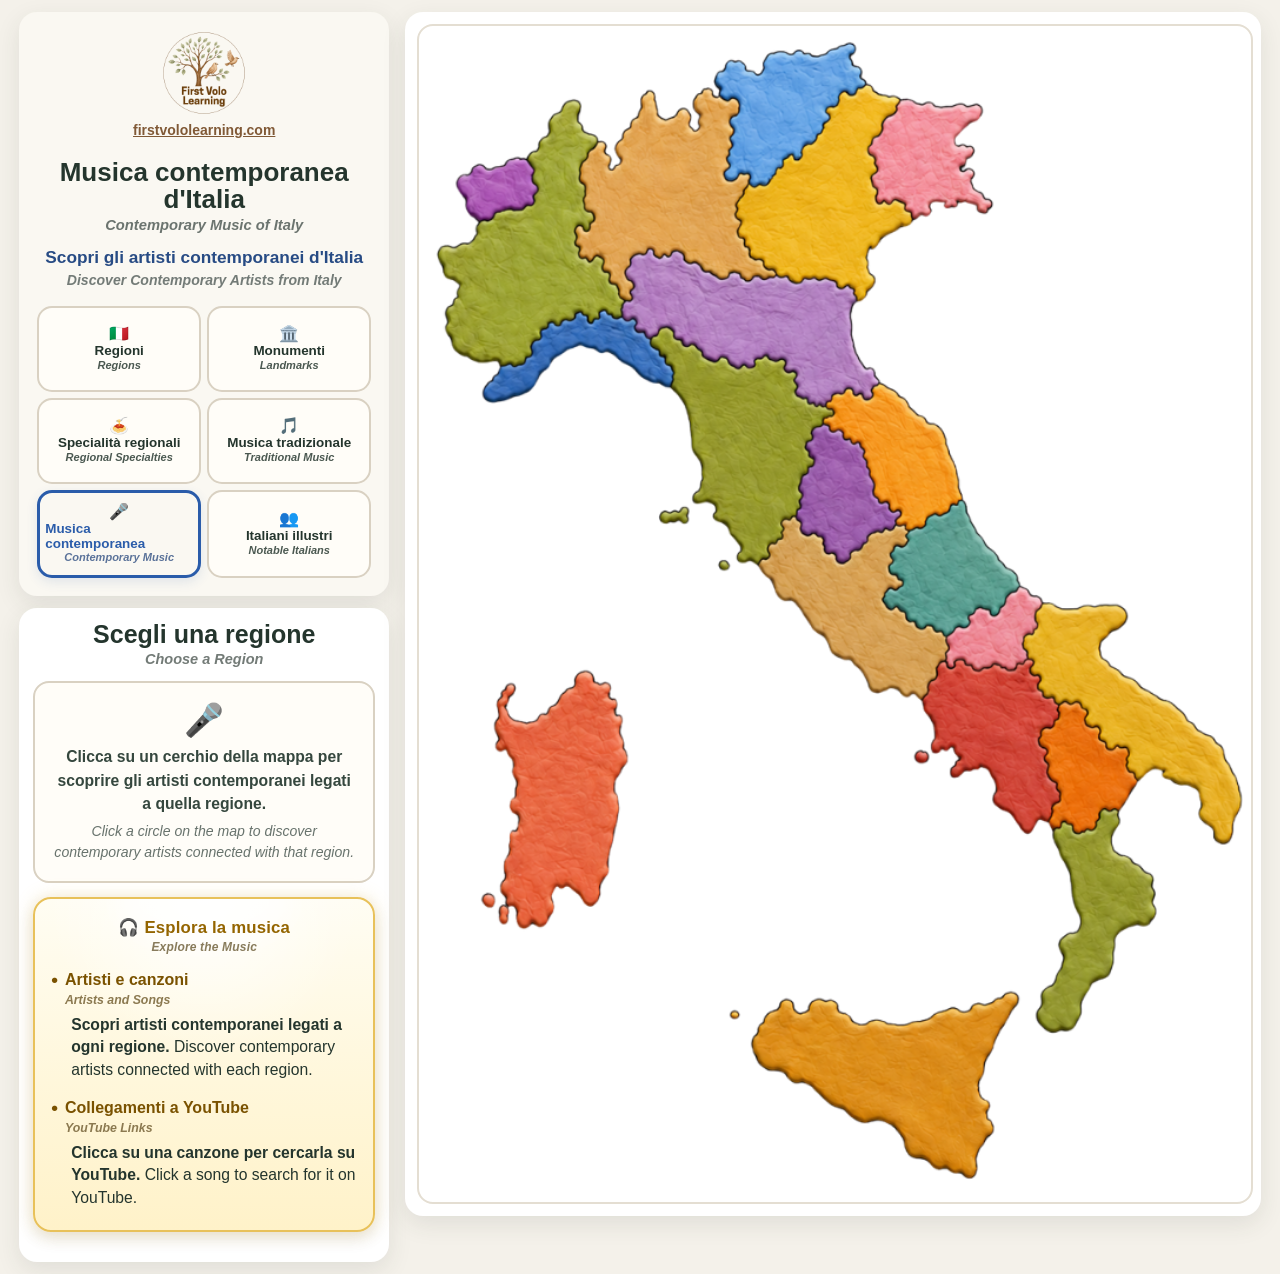
==== contemporary-music.html @ 92c53d51 "Add About modal and contemporary music page" ====
<!DOCTYPE html>
<html lang="it">
<head>
  <meta charset="UTF-8">

  <meta
    name="viewport"
    content="width=device-width, initial-scale=1.0"
  >

  <title>
    Musica contemporanea d'Italia | Contemporary Music of Italy
  </title>

  <link rel="stylesheet" href="style.css">
  <link rel="stylesheet" href="contemporary-music.css">
</head>

<body>

  <main class="activity-layout">

    <aside class="control-panel">

      <header class="page-header">

        <img
          src="icons/logo.png"
          alt="First Volo Learning"
          class="logo"
        >

        <a
          href="https://firstvololearning.com"
          target="_blank"
          rel="noopener noreferrer"
          class="website-link"
        >
          firstvololearning.com
        </a>

        <h1>
          Musica contemporanea d'Italia
        </h1>

        <p class="english-title">
          Contemporary Music of Italy
        </p>

        <p class="subtitle">
          <strong>
            Scopri gli artisti contemporanei d'Italia
          </strong>

          <span>
            Discover Contemporary Artists from Italy
          </span>
        </p>

        <div
          class="mode-buttons"
          aria-label="Scegli un'attività / Choose an activity"
        >

          <a
            class="mode-button"
            href="index.html?mode=regions"
          >
            <span class="mode-icon" aria-hidden="true">🇮🇹</span>
            <strong>Regioni</strong>
            <span class="english-support">Regions</span>
          </a>

          <a
            class="mode-button"
            href="index.html?mode=landmarks"
          >
            <span class="mode-icon" aria-hidden="true">🏛️</span>
            <strong>Monumenti</strong>
            <span class="english-support">Landmarks</span>
          </a>

          <a
            class="mode-button"
            href="index.html?mode=foods"
          >
            <span class="mode-icon" aria-hidden="true">🍝</span>
            <strong>Specialità regionali</strong>
            <span class="english-support">Regional Specialties</span>
          </a>

          <a
            class="mode-button"
            href="index.html?mode=music"
          >
            <span class="mode-icon" aria-hidden="true">🎵</span>
            <strong>Musica tradizionale</strong>
            <span class="english-support">Traditional Music</span>
          </a>

          <a
            class="mode-button active"
            href="contemporary-music.html"
            aria-current="page"
          >
            <span class="mode-icon" aria-hidden="true">🎤</span>
            <strong>Musica contemporanea</strong>
            <span class="english-support">Contemporary Music</span>
          </a>

          <a
            class="mode-button"
            href="people.html"
          >
            <span class="mode-icon" aria-hidden="true">👥</span>
            <strong>Italiani illustri</strong>
            <span class="english-support">Notable Italians</span>
          </a>

        </div>

      </header>

      <section class="name-panel">

        <h2 id="panelHeading">
          <strong>
            Scegli una regione
          </strong>

          <span>
            Choose a Region
          </span>
        </h2>

        <div class="music-introduction">

          <span
            class="music-introduction-icon"
            aria-hidden="true"
          >
            🎤
          </span>

          <p>
            <strong>
              Clicca su un cerchio della mappa per scoprire gli
              artisti contemporanei legati a quella regione.
            </strong>

            <span>
              Click a circle on the map to discover contemporary
              artists connected with that region.
            </span>
          </p>

        </div>

        <div class="culture-box contemporary-information-box">

          <div class="culture-title">
            🎧 Esplora la musica

            <span>
              Explore the Music
            </span>
          </div>

          <div class="culture-item">

            <div class="culture-item-heading">

              <span class="culture-bullet">
                •
              </span>

              <strong>
                Artisti e canzoni

                <span>
                  Artists and Songs
                </span>
              </strong>

            </div>

            <div class="culture-highlight">

              <strong>
                Scopri artisti contemporanei legati a ogni regione.
              </strong>

              <span>
                Discover contemporary artists connected with each region.
              </span>

            </div>

          </div>

          <div class="culture-item">

            <div class="culture-item-heading">

              <span class="culture-bullet">
                •
              </span>

              <strong>
                Collegamenti a YouTube

                <span>
                  YouTube Links
                </span>
              </strong>

            </div>

            <div class="culture-language">

              <strong>
                Clicca su una canzone per cercarla su YouTube.
              </strong>

              <span>
                Click a song to search for it on YouTube.
              </span>

            </div>

          </div>

        </div>

      </section>

    </aside>

    <section class="map-panel">

      <div
        id="mapBoard"
        class="map-board"
      >

        <img
          id="italyMap"
          src="assets/maps/italy.png"
          alt="Mappa delle regioni d'Italia / Map of the regions of Italy"
        >

        <div
          id="dropZones"
          class="drop-zones contemporary-music-zones"
        >
        </div>

      </div>

    </section>

  </main>

  <div
    id="musicModal"
    class="music-modal"
    role="dialog"
    aria-modal="true"
    aria-labelledby="musicModalRegion"
    hidden
  >

    <div class="music-modal-card">

      <button
        id="musicModalClose"
        class="music-modal-close"
        type="button"
        aria-label="Chiudi / Close music window"
      >
        ×
      </button>

      <div class="music-modal-eyebrow">
        Musica contemporanea d'Italia

        <span>
          Contemporary Music of Italy
        </span>
      </div>

      <h2 id="musicModalRegion"></h2>

      <div
        id="musicSongList"
        class="music-song-list"
      >
      </div>

      <p class="music-link-note">

        <strong>
          YouTube si apre in una nuova scheda. Gli insegnanti devono
          controllare i contenuti collegati prima di condividerli con
          gli studenti.
        </strong>

        <span>
          YouTube opens in a new tab. Teachers should preview linked
          content before sharing it with students.
        </span>

      </p>

    </div>

  </div>

  <script src="data/italy-data.js"></script>
  <script src="data/music-data.js"></script>
  <script src="contemporary-music.js"></script>

</body>
</html>
---- style.css ----
Library
/
First Volo Learning
/
style.css


Library
/
style.css



* {
  box-sizing: border-box;
}

body {
  margin: 0;
  min-height: 100vh;
  font-family: Arial, Helvetica, sans-serif;
  color: #24352d;
  background: #f4f1ea;
}

button {
  font: inherit;
}

/* =========================
   Main layout
   ========================= */

.activity-layout {
  display: grid;
  grid-template-columns: 370px minmax(700px, 1fr);
  align-items: start;
  gap: 16px;
  width: min(1500px, 97%);
  margin: 12px auto;
}

.control-panel {
  display: flex;
  flex-direction: column;
  gap: 12px;
}

/* =========================
   Branding
   ========================= */

.page-header {
  padding: 16px 18px 18px;
  border-radius: 18px;
  background: #faf8f2;
  box-shadow: 0 8px 24px rgba(48, 54, 49, 0.1);
  text-align: left;
}

.page-header h1 {
  margin: 0 0 8px;
  font-size: clamp(26px, 2vw, 35px);
  line-height: 0.92;
  font-weight: 800;
}

.logo {
  display: block;
  width: 90px;
  margin: 0 auto 4px;
}

.subtitle {
  margin: 0 0 18px;
  color: #4f5e57;
  font-size: 1.05rem;
}

.website-link {
  position: relative;
  z-index: 5;
  display: block;
  width: fit-content;
  margin: 0 auto 20px;
  color: #805936;
  font-size: 14px;
  font-weight: 700;
  line-height: 1.2;
  text-decoration: underline;
}

.website-link:visited {
  color: #805936;
}

.website-link:hover {
  color: #65442a;
}

/* =========================
   Panels
   ========================= */

.map-panel,
.name-panel {
  min-width: 0;
  border-radius: 18px;
  background: white;
  box-shadow: 0 8px 24px rgba(48, 54, 49, 0.1);
}

.map-panel {
  padding: 12px;
}

.name-panel {
  padding: 12px 14px;
}

/* =========================
   Activity mode buttons
   ========================= */

.mode-buttons {
  display: grid;
  grid-template-columns: repeat(2, minmax(0, 1fr));
  gap: 6px;
  width: 100%;
}

.mode-button {
  min-width: 0;
  padding: 8px 4px;
  border: 2px solid #d9d1c2;
  border-radius: 15px;
  background: #fffdf8;
  color: #24352d;
  cursor: pointer;
  font-size: 0.84rem;
  font-weight: 800;
  white-space: nowrap;
}

.mode-button:hover {
  background: #eef4ff;
  border-color: #2A5CAA;
  transform: translateY(-1px);
}

.mode-button.active {
  background: #faf8f2 !important;
  border: 3px solid #2A5CAA !important;
  color: #2A5CAA !important;

  box-shadow: 0 4px 12px rgba(42, 92, 170, 0.12);
}

.mode-button.active .mode-icon {
  color: #2A5CAA !important;
}

.mode-button.active .english-support {
  color: #5a7299 !important;
  opacity: 1;
}

.mode-button.active .english-support {
  color: #5a7299;
  opacity: 1;
}
.mode-button {
  display: flex;
  align-items: center;
  justify-content: center;
  text-decoration: none;
}
/* =========================
   Progress bar
   ========================= */

.progress-row {
  display: flex;
  align-items: center;
  gap: 14px;
  margin-bottom: 10px;
  font-weight: 700;
}

.progress-track {
  flex: 1;
  height: 13px;
  overflow: hidden;
  border-radius: 999px;
  background: #e7e5dc;
}

.progress-fill {
  width: 0;
  height: 100%;
  border-radius: inherit;
  background: #5f8f6f;
  transition: width 0.3s ease;
}

/* =========================
   Map
   ========================= */

.map-board {
  position: relative;
  width: 100%;
  overflow: hidden;
  border: 2px solid #e4ded2;
  border-radius: 16px;
  background: white;
}

.map-board > img {
  display: block;
  width: 100%;
  height: auto;
  user-select: none;
  pointer-events: none;
}

.drop-zones {
  position: absolute;
  inset: 0;
}

.drop-zone {
  position: absolute;
  width: 8.5%;
  aspect-ratio: 1;
  transform: translate(-50%, -50%);
  border: 3px dashed transparent;
  border-radius: 50%;
  transition:
    background 0.2s ease,
    border-color 0.2s ease,
    transform 0.2s ease;
}

.drop-zone.drag-over {
  border-color: #315f45;
  background: rgba(89, 147, 107, 0.24);
  transform: translate(-50%, -50%) scale(1.12);
}

.drop-zone.correct {
  border: 3px solid #4f9565;
  background: rgba(80, 158, 103, 0.22);
}

.placed-label {
  position: absolute;
  left: 50%;
  top: 50%;
  max-width: 145px;
  transform: translate(-50%, -50%);
  padding: 5px 8px;
  border: 2px solid #315c44;
  border-radius: 9px;
  background: rgba(255, 255, 255, 0.94);
  box-shadow: 0 3px 8px rgba(0, 0, 0, 0.16);
  color: #234632;
  font-size: clamp(8px, 0.85vw, 12px);
  font-weight: 800;
  line-height: 1.1;
  text-align: center;
  pointer-events: none;
}

.drop-zone.correct {
  display: flex;
  flex-wrap: wrap;
  justify-content: center;
  align-content: center;
  gap: 2px;
}

.placed-landmark {
  position: static;
  transform: none;
  pointer-events: none;
  object-fit: contain;
}

.placed-landmark:first-child {
  width: 60%;
  flex-basis: 100%;
}

.placed-landmark:not(:first-child) {
  width: 28%;
}

/* =========================
   Activity content panel
   ========================= */

.name-panel h2 {
  margin: 0 0 4px;
  text-align: center;
  font-size: 25px;
}

.instructions {
  margin: 0 0 14px;
  color: #657269;
  text-align: center;
  font-size: 14px;
}

/* =========================
   Regional Spotlight
   ========================= */

.culture-box {
  position: relative;
  overflow: hidden;
  margin: 14px 0 18px;
  padding: 18px 16px 20px;
  border: 2px solid #e8c15a;
  border-radius: 18px;
  background:
    radial-gradient(
      circle at top center,
      rgba(255, 255, 255, 0.92) 0%,
      rgba(255, 255, 255, 0) 42%
    ),
    linear-gradient(
      180deg,
      #fffdf3 0%,
      #fff7db 55%,
      #fff2c9 100%
    );
  box-shadow:
    0 0 18px rgba(232, 193, 90, 0.28),
    0 7px 16px rgba(77, 59, 26, 0.12);
  text-align: center;
  transition:
    transform 0.25s ease,
    box-shadow 0.25s ease;
}

.culture-box::before {
  content: "";
  position: absolute;
  top: -42px;
  left: 50%;
  width: 180px;
  height: 90px;
  transform: translateX(-50%);
  border-radius: 50%;
  background: rgba(255, 255, 255, 0.52);
  filter: blur(12px);
  pointer-events: none;
}

.culture-box:hover {
  transform: translateY(-2px);
  box-shadow:
    0 0 25px rgba(232, 193, 90, 0.4),
    0 10px 22px rgba(77, 59, 26, 0.16);
}

.culture-box[hidden] {
  display: none;
}

.culture-item {
  margin-top: 16px;
  text-align: left;
}

.culture-item-heading {
  display: flex;
  align-items: flex-start;
  gap: 7px;
  margin-bottom: 6px;
  color: #7a5200;
  font-size: 1rem;
  line-height: 1.3;
}

.culture-item-heading strong {
  font-weight: 800;
}

.culture-bullet {
  flex: 0 0 auto;
  font-size: 1.2rem;
  font-weight: 900;
  line-height: 1.05;
}

.culture-highlight,
.culture-language {
  margin-left: 20px;
  padding: 0;
  border: none;
  border-radius: 0;
  background: none;
  box-shadow: none;
  color: #24352d;
  font-size: 0.98rem;
  font-weight: 400;
  line-height: 1.45;
  text-transform: none;
}

.culture-title {
  position: relative;
  margin: 0 0 10px;
  color: #946500;
  font-size: 1.05rem;
  font-weight: 800;
  letter-spacing: 0.01em;
}

.culture-region {
  position: relative;
  margin: 0 0 10px;
  color: #274b84;
  font-size: 1.45rem;
  font-weight: 800;
  line-height: 1.15;
}

/* Optional message shown before a spotlight is unlocked */

.culture-placeholder {
  position: relative;
  margin: 6px 0 0;
  color: #6e634e;
  font-size: 0.92rem;
  font-weight: 700;
  line-height: 1.4;
}

/* Brief visual pop when new spotlight content appears */

.culture-box.spotlight-reveal {
  animation: spotlightReveal 0.45s ease;
}

@keyframes spotlightReveal {
  0% {
    opacity: 0.4;
    transform: scale(0.96);
  }

  65% {
    transform: scale(1.025);
  }

  100% {
    opacity: 1;
    transform: scale(1);
  }
}

/* =========================
   Draggable cards
   ========================= */

.region-cards {
  display: grid;
  grid-template-columns: repeat(2, minmax(135px, 1fr));
  gap: 6px;
}

.region-card {
  display: flex;
  align-items: center;
  justify-content: center;
  min-height: 42px;
  padding: 7px;
  border: 2px solid #d9d1c2;
  border-radius: 13px;
  background: #fffdf8;
  cursor: grab;
  font-size: 12px;
  font-weight: 800;
  text-align: center;
  transition:
    transform 0.18s ease,
    opacity 0.18s ease,
    box-shadow 0.18s ease;
}

.region-card:hover {
  transform: translateY(-2px);
  box-shadow: 0 5px 12px rgba(0, 0, 0, 0.11);
}

.region-card:active {
  cursor: grabbing;
}

.region-card.dragging {
  opacity: 0.4;
  transform: scale(0.96);
}

.region-card.matched {
  display: none;
}

.card-image {
  display: block;
  width: 100%;
  height: 92px;
  object-fit: contain;
  pointer-events: none;
}

.card-label {
  display: block;
  margin-top: 5px;
  line-height: 1.15;
  text-align: center;
  pointer-events: none;
}

.region-card:has(.card-image) {
  min-height: 130px;
  padding: 7px;
  flex-direction: column;
}

/* =========================
   Buttons
   ========================= */

.button-row {
  display: flex;
  gap: 8px;
  margin-top: 14px;
}

.button-row button,
.completion-card button {
  flex: 1;
  padding: 10px 14px;
  border: 0;
  border-radius: 10px;
  background: #805936;
  color: white;
  cursor: pointer;
  font-weight: 800;
  transition:
    background 0.18s ease,
    transform 0.18s ease;
}

.button-row button:hover,
.completion-card button:hover {
  background: #65442a;
  transform: translateY(-1px);
}

/* =========================
   Incorrect-answer animation
   ========================= */

.wrong-shake {
  animation: wrongShake 0.35s ease;
}

@keyframes wrongShake {
  0%,
  100% {
    transform: translate(-50%, -50%);
  }

  25% {
    transform: translate(calc(-50% - 7px), -50%);
  }

  75% {
    transform: translate(calc(-50% + 7px), -50%);
  }
}

/* =========================
   Completion message
   ========================= */

.completion-message {
  position: fixed;
  inset: 0;
  z-index: 100;
  display: grid;
  place-items: center;
  padding: 20px;
  background: rgba(24, 34, 28, 0.62);
}

.completion-message[hidden] {
  display: none;
}

.completion-card {
  width: min(410px, 100%);
  padding: 34px;
  border-radius: 20px;
  background: white;
  box-shadow: 0 18px 55px rgba(0, 0, 0, 0.25);
  text-align: center;
}

.completion-card h2 {
  margin: 4px 0;
  font-size: 34px;
}

.celebration {
  font-size: 54px;
}

/* =========================
   Developer and debug tools
   ========================= */

.debug-zone {
  border-color: rgba(0, 0, 0, 0.45);
  background: rgba(255, 255, 255, 0.42);
}

.debug-zone::after {
  content: attr(data-debug);
  position: absolute;
  left: 50%;
  top: 50%;
  transform: translate(-50%, -50%);
  color: black;
  font-size: 10px;
  font-weight: 900;
}

.developer-zone {
  cursor: pointer;
}

.selected-zone {
  z-index: 20;
  border-color: #d52b1e !important;
  background: rgba(255, 255, 255, 0.7) !important;
  box-shadow:
    0 0 0 4px rgba(213, 43, 30, 0.28),
    0 0 18px rgba(213, 43, 30, 0.5);
}

/* =========================
   Tablet
   ========================= */

@media (max-width: 1050px) {
  .activity-layout {
    grid-template-columns: 350px minmax(650px, 1fr);
    width: min(1400px, 98%);
  }

  .page-header {
    text-align: center;
  }

  .logo {
    margin-bottom: 6px;
  }
}

/* =========================
   Smaller tablets
   ========================= */

@media (max-width: 850px) {
  .activity-layout {
    grid-template-columns: 1fr;
    width: min(760px, 96%);
  }

  .control-panel {
    display: grid;
    grid-template-columns: 1fr 1fr;
    align-items: start;
  }

  .map-panel {
    grid-row: 2;
  }

  .region-cards {
    grid-template-columns: repeat(3, minmax(100px, 1fr));
  }
}

/* =========================
   Phones
   ========================= */

@media (max-width: 600px) {
  .activity-layout {
    width: 100%;
    margin: 8px auto;
  }

  .control-panel {
    grid-template-columns: 1fr;
  }

  .page-header,
  .map-panel,
  .name-panel {
    padding: 12px;
    border-radius: 0;
  }

  .logo {
    width: 68px;
  }

  .page-header h1 {
    font-size: 30px;
  }

  .subtitle {
    font-size: 1rem;
  }

  .mode-buttons {
    grid-template-columns: 1fr;
  }

  .name-panel h2 {
    margin: 0 0 2px;
    font-size: 24px;
  }

  .culture-box {
    padding: 16px 12px 18px;
    border-radius: 16px;
  }

  .culture-title {
    font-size: 1rem;
  }

  .culture-region {
    font-size: 1.3rem;
  }

  .region-cards {
    grid-template-columns: repeat(2, minmax(0, 1fr));
  }

  .region-card {
    min-height: 42px;
    font-size: 12px;
  }

  .placed-label {
    padding: 3px 5px;
    font-size: 8px;
  }
}/* ========================================
   NOTABLE ITALIANS PAGE
======================================== */

.people-page {
  min-height: 100vh;
  margin: 0;
  background:
    linear-gradient(
      180deg,
      #f9fbff 0%,
      #ffffff 42%,
      #f5f8fc 100%
    );
  color: #24344d;
}

.site-header {
  display: flex;
  align-items: center;
  justify-content: space-between;
  gap: 1rem;

  width: min(1180px, calc(100% - 2rem));
  margin: 0 auto;
  padding: 1rem 0;
}

.back-link {
  color: #274b84;
  font-weight: 700;
  text-decoration: none;
}

.back-link:hover,
.back-link:focus-visible {
  text-decoration: underline;
}

.site-logo {
  width: 64px;
  height: auto;
}

.people-main {
  width: min(1180px, calc(100% - 2rem));
  margin: 0 auto;
  padding: 1.5rem 0 3rem;
}

.people-introduction {
  max-width: 760px;
  margin: 0 auto 2rem;
  text-align: center;
}

.eyebrow {
  margin: 0 0 0.4rem;
  color: #b75b4c;
  font-size: 0.85rem;
  font-weight: 800;
  letter-spacing: 0.12em;
  text-transform: uppercase;
}

.people-introduction h1 {
  margin: 0;
  color: #274b84;
  font-size: clamp(2.2rem, 6vw, 4rem);
  line-height: 1.05;
}

.people-introduction h2 {
  margin: 0.45rem 0 1rem;
  color: #5d6d83;
  font-size: clamp(1.25rem, 3vw, 1.75rem);
  font-weight: 700;
}

.people-description {
  margin: 0 auto;
  color: #526176;
  font-size: 1.05rem;
  line-height: 1.65;
}

.people-sheet-card {
  overflow: hidden;

  max-width: 900px;
  margin: 0 auto;
  padding: clamp(0.5rem, 2vw, 1.25rem);

  background: #ffffff;
  border: 1px solid #dfe6ef;
  border-radius: 24px;
  box-shadow:
    0 18px 45px rgba(39, 75, 132, 0.12);
}

.people-sheet {
  display: block;
  width: 100%;
  height: auto;
  border-radius: 16px;
}

.people-actions {
  display: flex;
  flex-wrap: wrap;
  justify-content: center;
  gap: 0.85rem;

  margin-top: 2rem;
}

.primary-button,
.secondary-button {
  display: inline-flex;
  align-items: center;
  justify-content: center;

  min-height: 48px;
  padding: 0.8rem 1.2rem;

  border-radius: 12px;
  font: inherit;
  font-weight: 800;
  text-decoration: none;
}

.primary-button {
  color: #ffffff;
  background: #274b84;
  border: 2px solid #274b84;
}

.primary-button:hover,
.primary-button:focus-visible {
  background: #1e3d6d;
}

.secondary-button {
  color: #68758a;
  background: #edf1f6;
  border: 2px solid #d8e0ea;
  cursor: not-allowed;
}

.site-footer {
  padding: 1.5rem 1rem 2rem;
  color: #6a7688;
  text-align: center;
}

@media (max-width: 600px) {
  .site-header {
    align-items: flex-start;
  }

  .site-logo {
    width: 50px;
  }

  .people-main {
    width: min(100% - 1rem, 1180px);
    padding-top: 0.75rem;
  }

  .people-sheet-card {
    padding: 0.35rem;
    border-radius: 14px;
  }

  .people-sheet {
    border-radius: 10px;
  }

  .people-actions {
    flex-direction: column;
  }

  .primary-button,
  .secondary-button {
    width: 100%;
    box-sizing: border-box;
  }
}
#peopleSheet {
  width: 100%;
  max-width: 780px;
  height: auto;
  margin: 0 auto;
  object-fit: contain;
}

#peopleSheet[hidden] {
  display: none;
}

/* Phones */

@media (max-width: 600px) {
  .site-header {
    align-items: flex-start;
  }

  .site-logo {
    width: 50px;
  }

  .people-main {
    width: min(100% - 1rem, 1180px);
    padding-top: 0.75rem;
  }

  .people-sheet-card {
    padding: 0.35rem;
    border-radius: 14px;
  }

  .people-board {
  position: relative;
  width: 100%;
  margin: 0 auto;
  overflow: hidden;
  border-radius: 16px;
}

.people-zones {
  position: absolute;
  inset: 0;
}

  .person-click-zone {
    border-width: 2px;
    border-radius: 6px;
  }

  .people-actions {
    flex-direction: column;
  }

  .primary-button,
  .secondary-button {
    width: 100%;
  }

  .person-modal {
    padding: 12px;
  }

  .person-modal-card {
    width: 100%;
    max-height: calc(100vh - 24px);
    padding: 26px 22px;
    border-radius: 17px;
  }

  .person-detail {
    grid-template-columns: 1fr;
    gap: 3px;
  }
}
/* ========================================
   NOTABLE ITALIANS PAGE
   ======================================== */

.people-page {
  min-height: 100vh;
  margin: 0;
  background:
    linear-gradient(
      180deg,
      #f9fbff 0%,
      #ffffff 42%,
      #f5f8fc 100%
    );
  color: #24344d;
}

.people-page.modal-open {
  overflow: hidden;
}

/* Header */

.site-header {
  display: flex;
  align-items: center;
  justify-content: space-between;
  gap: 1rem;
  width: min(1180px, calc(100% - 2rem));
  margin: 0 auto;
  padding: 1rem 0;
}

.back-link {
  color: #274b84;
  font-weight: 700;
  text-decoration: none;
}

.back-link:hover,
.back-link:focus-visible {
  text-decoration: underline;
}

.site-logo {
  display: block;
  width: 64px;
  height: auto;
}

/* Page content */

.people-main {
  width: min(1180px, calc(100% - 2rem));
  margin: 0 auto;
  padding: 1.5rem 0 3rem;
}

.people-introduction {
  max-width: 760px;
  margin: 0 auto 2rem;
  text-align: center;
}

.eyebrow {
  margin: 0 0 0.4rem;
  color: #b75b4c;
  font-size: 0.85rem;
  font-weight: 800;
  letter-spacing: 0.12em;
  text-transform: uppercase;
}

.people-introduction h1 {
  margin: 0;
  color: #274b84;
  font-size: clamp(2.2rem, 6vw, 4rem);
  line-height: 1.05;
}

.people-introduction h2 {
  margin: 0.45rem 0 1rem;
  color: #5d6d83;
  font-size: clamp(1.25rem, 3vw, 1.75rem);
  font-weight: 700;
}

.people-description {
  margin: 0 auto;
  color: #526176;
  font-size: 1.05rem;
  line-height: 1.65;
}

/* People illustration */

.people-sheet-card {
  max-width: 900px;
  margin: 0 auto;
  padding: clamp(0.5rem, 2vw, 1.25rem);
  border: 1px solid #dfe6ef;
  border-radius: 24px;
  background: #ffffff;
  box-shadow:
    0 18px 45px rgba(39, 75, 132, 0.12);
}

.people-board {
  position: relative;
  width: 100%;
  margin: 0 auto;
  overflow: hidden;
  border-radius: 16px;
}

.people-sheet {
  display: block;
  width: 100%;
  height: auto;
  user-select: none;
  pointer-events: none;
}

/* Invisible clickable grid */

.person-click-zone {
  position: absolute;

  appearance: none;
  padding: 0;

  border: 3px solid transparent;
  border-radius: 12px;

  background: transparent;
  cursor: pointer;

  transition:
    border-color 0.18s ease,
    background 0.18s ease,
    box-shadow 0.18s ease,
    transform 0.18s ease;
}

.person-click-zone:hover {
  border-color: rgba(39, 75, 132, 0.8);
  background: rgba(255, 255, 255, 0.18);
  box-shadow:
    inset 0 0 0 2px rgba(255, 255, 255, 0.72);
}

.person-click-zone:focus-visible {
  z-index: 3;
  border-color: #274b84;
  background: rgba(255, 255, 255, 0.24);
  box-shadow:
    inset 0 0 0 3px #ffffff,
    0 0 0 3px rgba(39, 75, 132, 0.35);
  outline: none;
}

.person-click-zone:active {
  transform: scale(0.98);
}

/* Page buttons */

.people-actions {
  display: flex;
  flex-wrap: wrap;
  justify-content: center;
  gap: 0.85rem;
  margin-top: 2rem;
}

.primary-button,
.secondary-button {
  display: inline-flex;
  align-items: center;
  justify-content: center;
  min-height: 48px;
  padding: 0.8rem 1.2rem;
  border-radius: 12px;
  font: inherit;
  font-weight: 800;
  text-decoration: none;
}

.primary-button {
  border: 2px solid #274b84;
  background: #274b84;
  color: #ffffff;
}

.primary-button:hover,
.primary-button:focus-visible {
  background: #1e3d6d;
}

.secondary-button {
  border: 2px solid #d8e0ea;
  background: #edf1f6;
  color: #68758a;
  cursor: not-allowed;
}

/* Footer */

.site-footer {
  padding: 1.5rem 1rem 2rem;
  color: #6a7688;
  text-align: center;
}

/* Person popup */

.person-modal {
  position: fixed;
  inset: 0;
  z-index: 1000;
  display: grid;
  place-items: center;
  overflow-y: auto;
  padding: 24px;
  background: rgba(20, 32, 48, 0.72);
}

.person-modal[hidden] {
  display: none;
}

.person-modal-card {
  position: relative;
  width: min(92vw, 540px);
  max-height: calc(100vh - 48px);
  overflow-y: auto;
  padding: 34px;
  border: 2px solid #dfe6ef;
  border-radius: 22px;
  background: #ffffff;
  box-shadow:
    0 18px 55px rgba(0, 0, 0, 0.32);
}

.person-modal-category {
  margin: 0 48px 8px 0;
  color: #b75b4c;
  font-size: 0.82rem;
  font-weight: 800;
  letter-spacing: 0.08em;
  text-transform: uppercase;
}

.person-modal-card h2 {
  margin: 0 48px 24px 0;
  color: #274b84;
  font-size: clamp(1.7rem, 5vw, 2.25rem);
  line-height: 1.15;
}

.person-modal-close {
  position: absolute;
  top: 12px;
  right: 14px;
  display: grid;
  place-items: center;
  width: 42px;
  height: 42px;
  padding: 0;
  border: 0;
  border-radius: 50%;
  background: #edf2f8;
  color: #274b84;
  cursor: pointer;
  font-size: 2rem;
  line-height: 1;
}

.person-modal-close:hover,
.person-modal-close:focus-visible {
  background: #dfe8f3;
  outline: 3px solid rgba(39, 75, 132, 0.25);
}

.person-detail {
  display: grid;
  grid-template-columns: 92px 1fr;
  gap: 12px;
  margin-bottom: 14px;
  line-height: 1.5;
}

.person-detail-label {
  color: #274b84;
  font-weight: 800;
}

.person-blurb {
  margin: 24px 0 0;
  padding-top: 22px;
  border-top: 1px solid #d8dee8;
  color: #34445a;
  font-size: 1.05rem;
  line-height: 1.68;
}

/* Phones */

@media (max-width: 600px) {
  .site-header {
    align-items: flex-start;
  }

  .site-logo {
    width: 50px;
  }

  .people-main {
    width: min(100% - 1rem, 1180px);
    padding-top: 0.75rem;
  }

  .people-sheet-card {
    padding: 0.35rem;
    border-radius: 14px;
  }

  .people-board {
    border-radius: 10px;
  }

  .person-click-zone {
    border-width: 2px;
    border-radius: 6px;
  }

  .people-actions {
    flex-direction: column;
  }

  .primary-button,
  .secondary-button {
    width: 100%;
  }

  .person-modal {
    padding: 12px;
  }

  .person-modal-card {
    width: 100%;
    max-height: calc(100vh - 24px);
    padding: 26px 22px;
    border-radius: 17px;
  }

  .person-detail {
    grid-template-columns: 1fr;
    gap: 3px;
  }
}


.person-click-zone.dev {
  border: 2px solid red !important;
  background: rgba(255,0,0,.15) !important;
}

.person-click-zone.dev::after {
  content: attr(data-label);
  position: absolute;
  top: 2px;
  left: 2px;
  padding: 2px 5px;
  border-radius: 4px;
  background: white;
  color: red;
  font-size: 12px;
  font-weight: 700;
}

.person-click-zone.selected-zone {
  z-index: 10;
  border: 3px solid lime !important;
  background: rgba(0, 255, 0, 0.15) !important;
}


/* ========================================
   MUSIC MAP MODE
   ======================================== */

.people-mode-link {
  grid-column: 1 / -1;
}

.music-introduction {
  margin: 14px 0 4px;
  padding: 18px 16px;
  border: 2px solid #d9d1c2;
  border-radius: 16px;
  background: #fffdf8;
  color: #3e5047;
  text-align: center;
}

.music-introduction[hidden] {
  display: none;
}

.music-introduction-icon {
  display: block;
  margin-bottom: 6px;
  font-size: 2rem;
}

.music-introduction p {
  margin: 0;
  font-size: 0.98rem;
  line-height: 1.5;
}

.map-board.music-mode {
  box-shadow:
    inset 0 0 0 4px rgba(128, 89, 54, 0.08);
}

.drop-zone.music-zone {
  display: grid;
  place-items: center;

  width: 6.5%;
  aspect-ratio: 1;
  border-radius: 50%;

  border: 2px solid #d8cfbf;
  background: #fffdf8;
  box-shadow: 0 3px 10px rgba(0,0,0,.18);

  cursor: pointer;

  transition:
    transform .18s ease,
    box-shadow .18s ease,
    border-color .18s ease,
    background .18s ease;
}

.drop-zone.music-zone::after {
  content: "🎵";

  color: #805936;
  font-size: clamp(15px, 1.5vw, 24px);
  line-height: 1;

  opacity: 1;
  transform: none;

  transition: transform .18s ease;
}

.drop-zone.music-zone:hover,
.drop-zone.music-zone:focus-visible {
  border-color: #805936;
  background: #ffffff;

  box-shadow:
    0 0 0 4px rgba(128,89,54,.15),
    0 6px 16px rgba(0,0,0,.22);

  transform:
    translate(-50%, -50%)
    scale(1.12);

  outline: none;
}

.drop-zone.music-zone:hover::after,
.drop-zone.music-zone:focus-visible::after {
  transform: scale(1.08);
}

.drop-zone.music-zone:hover,
.drop-zone.music-zone:focus-visible {
  z-index: 20;
  border-color: #805936;
background: rgba(255, 248, 226, .75);
box-shadow:
  0 0 0 5px rgba(243,194,58,.30),
  0 6px 18px rgba(0,0,0,.28);
  outline: none;
  transform: translate(-50%, -50%) scale(1.08);
}

.music-modal {
  position: fixed;
  inset: 0;
  z-index: 1200;
  display: grid;
  place-items: center;
  overflow-y: auto;
  padding: 24px;
  background: rgba(25, 31, 27, 0.72);
}

.music-modal[hidden] {
  display: none;
}

.music-modal-card {
  position: relative;
  width: min(92vw, 650px);
  max-height: calc(100vh - 48px);
  overflow-y: auto;
  padding: 34px;
  border: 2px solid #e2d8c8;
  border-radius: 22px;
  background:
    linear-gradient(
      180deg,
      #fffefb 0%,
      #fffaf0 100%
    );
  box-shadow:
    0 20px 65px rgba(0, 0, 0, 0.34);
}

.music-modal-close {
  position: absolute;
  top: 12px;
  right: 14px;
  display: grid;
  place-items: center;
  width: 42px;
  height: 42px;
  padding: 0;
  border: 0;
  border-radius: 50%;
  background: #eee7dc;
  color: #805936;
  cursor: pointer;
  font-size: 2rem;
  line-height: 1;
}

.music-modal-close:hover,
.music-modal-close:focus-visible {
  background: #e3d8c8;
  outline: 3px solid rgba(128, 89, 54, 0.22);
}

.music-modal-eyebrow {
  margin: 0 52px 7px 0;
  color: #a85b4f;
  font-size: 0.82rem;
  font-weight: 900;
  letter-spacing: 0.08em;
  text-transform: uppercase;
}

.music-modal-card h2 {
  margin: 0 52px 22px 0;
  color: #274b84;
  font-size: clamp(1.9rem, 5vw, 2.65rem);
  line-height: 1.08;
}

.music-song-list {
  display: grid;
  gap: 14px;
}

.music-song {
  padding: 17px;
  border: 1px solid #e3d9ca;
  border-radius: 16px;
  background: white;
  box-shadow: 0 5px 14px rgba(67, 55, 42, 0.08);
}

.music-song-title {
  margin: 0 0 6px;
  color: #24352d;
  font-size: 1.18rem;
  line-height: 1.25;
}

.music-song-recording {
  margin: 0 0 9px;
  color: #805936;
  font-size: 0.94rem;
  font-weight: 800;
}

.music-song-description {
  margin: 0 0 13px;
  color: #4d5d55;
  font-size: 0.96rem;
  line-height: 1.52;
}

.music-youtube-link {
  display: inline-flex;
  align-items: center;
  justify-content: center;
  min-height: 42px;
  padding: 9px 14px;
  border-radius: 10px;
  background: #805936;
  color: white;
  font-weight: 800;
  text-decoration: none;
}

.music-youtube-link:hover,
.music-youtube-link:focus-visible {
  background: #65442a;
  outline: 3px solid rgba(128, 89, 54, 0.22);
}

.music-link-note {
  margin: 20px 0 0;
  color: #6b746f;
  font-size: 0.8rem;
  line-height: 1.45;
}

body.music-modal-open {
  overflow: hidden;
}

@media (max-width: 600px) {
  .people-mode-link {
    grid-column: auto;
  }

  .music-modal {
    padding: 10px;
  }

  .music-modal-card {
    width: 100%;
    max-height: calc(100vh - 20px);
    padding: 26px 18px;
    border-radius: 17px;
  }

  .music-song {
    padding: 14px;
  }

  .drop-zone.music-zone {
    width: 11%;
  }
}
/* ========================================
   BILINGUAL ITALIAN / ENGLISH INTERFACE
   ======================================== */

.page-header h1 {
  margin-bottom: 4px;
  color: #24352d;
  text-align: center;
  line-height: 1.05;
}

.english-title {
  margin: 0 0 14px;
  color: #6b746f;
  font-size: 0.92rem;
  font-style: italic;
  font-weight: 600;
  text-align: center;
}

.subtitle {
  text-align: center;
}

.subtitle strong,
.subtitle span {
  display: block;
}

.subtitle strong {
  color: #274b84;
  font-size: 1.08rem;
  line-height: 1.25;
}

.subtitle span {
  margin-top: 3px;
  color: #737b77;
  font-size: 0.88rem;
  font-style: italic;
  font-weight: 600;
}

.mode-button {
  flex-direction: column;
  gap: 1px;
  min-height: 68px;
  padding: 7px 5px;
  line-height: 1.08;
  white-space: normal;
}

.mode-button strong {
  display: block;
  font-size: 0.84rem;
}

.mode-button .mode-icon {
  display: block;
  margin-bottom: 1px;
  font-size: 1rem;
  line-height: 1;
}

.english-support,
.mode-button .english-support {
  display: block;
  font-size: 0.69rem;
  font-style: italic;
  font-weight: 600;
  opacity: 0.82;
}

.name-panel h2 strong,
.name-panel h2 span,
.instructions strong,
.instructions span,
.music-introduction p strong,
.music-introduction p span,
.completion-card p strong,
.completion-card p span,
.music-link-note strong,
.music-link-note span,
.music-modal-eyebrow span {
  display: block;
}

.name-panel h2 strong {
  color: #24352d;
}

.name-panel h2 span {
  margin-top: 2px;
  color: #737b77;
  font-size: 0.58em;
  font-style: italic;
  font-weight: 600;
}

.instructions strong {
  color: #4f5e57;
  line-height: 1.35;
}

.instructions span {
  margin-top: 3px;
  color: #7a827e;
  font-size: 0.88em;
  font-style: italic;
  line-height: 1.35;
}

.music-introduction p strong {
  color: #35473e;
}

.music-introduction p span {
  margin-top: 5px;
  color: #68736d;
  font-size: 0.88rem;
  font-style: italic;
}

.culture-title span {
  display: block;
  margin-top: 2px;
  color: #887b5b;
  font-size: 0.75rem;
  font-style: italic;
  font-weight: 600;
}

.culture-item-heading strong span {
  display: block;
  margin-top: 1px;
  color: #8b7950;
  font-size: 0.77rem;
  font-style: italic;
  font-weight: 600;
}

.bilingual-region-card {
  flex-direction: column;
  gap: 2px;
}

.region-name-italian {
  display: block;
  color: #24352d;
  font-size: 0.82rem;
  line-height: 1.15;
}

.region-name-english {
  display: block;
  color: #737b77;
  font-size: 0.68rem;
  font-style: italic;
  font-weight: 600;
  line-height: 1.15;
}

.placed-label strong,
.placed-label span {
  display: block;
}

.placed-label span {
  margin-top: 1px;
  color: #66736b;
  font-size: 0.78em;
  font-style: italic;
  font-weight: 600;
}

.button-row button,
.completion-card button {
  display: flex;
  flex-direction: column;
  align-items: center;
  justify-content: center;
  gap: 1px;
}

.button-row button strong,
.completion-card button strong {
  display: block;
}

.button-row button span,
.completion-card button span {
  display: block;
  font-size: 0.72rem;
  font-style: italic;
  font-weight: 600;
  opacity: 0.84;
}

#progressText {
  min-width: 112px;
  line-height: 1.15;
}

#progressText strong,
#progressText span {
  display: block;
}

#progressText span {
  margin-top: 2px;
  color: #747c77;
  font-size: 0.72rem;
  font-style: italic;
  font-weight: 600;
}

.completion-card p strong {
  color: #35473e;
  font-size: 1.05rem;
  line-height: 1.4;
}

.completion-card p span {
  margin-top: 6px;
  color: #727b76;
  font-size: 0.9rem;
  font-style: italic;
  line-height: 1.4;
}

.music-modal-eyebrow span {
  margin-top: 2px;
  color: #8b7d75;
  font-size: 0.84em;
  font-style: italic;
  letter-spacing: normal;
  text-transform: none;
}

.music-link-note span {
  margin-top: 4px;
  font-style: italic;
}

.music-youtube-link {
  flex-direction: column;
  line-height: 1.15;
}

.music-youtube-link strong,
.music-youtube-link span {
  display: block;
}

.music-youtube-link span {
  margin-top: 1px;
  font-size: 0.72rem;
  font-style: italic;
  font-weight: 600;
  opacity: 0.84;
}

.music-song-list > p span {
  display: block;
  margin-top: 4px;
  color: #727b76;
  font-size: 0.88rem;
  font-style: italic;
}

@media (max-width: 600px) {
  .mode-button {
    min-height: 62px;
  }

  .page-header h1 {
    font-size: 28px;
  }

  .region-name-italian {
    font-size: 0.78rem;
  }

  .region-name-english {
    font-size: 0.64rem;
  }
}
/* ==================================================
   CONTEMPORARY MUSIC PAGE
================================================== */

.music-region-zone {
  display: grid;
  place-items: center;
  border: 2px solid transparent;
  border-radius: 50%;
  background: transparent;
  cursor: pointer;
}

.music-region-zone::after {
content: "🎵";
  display: grid;
  place-items: center;
  width: 26px;
  height: 26px;
  border-radius: 50%;
  background: rgba(128, 89, 54, 0.9);
  color: white;
  font-size: 15px;
  font-weight: 800;
opacity: 1;
transform: scale(1);
  transition:
    opacity 0.18s ease,
    transform 0.18s ease;
}

.music-region-zone:hover,
.music-region-zone:focus-visible {
  border-color: rgba(128, 89, 54, 0.65);
  background: rgba(255, 250, 232, 0.4);
  outline: none;
}

.music-region-zone:hover::after,
.music-region-zone:focus-visible::after {
  opacity: 1;
  transform: scale(1);
}

.artist-card h3 {
  margin-bottom: 6px;
}

.music-artist-location {
  margin: 0 0 12px;
  color: #5c675f;
  font-weight: 700;
}

.music-song-detail {
  margin: 8px 0;
}

.music-song-detail strong,
.music-song-detail span {
  display: inline;
  margin-right: 5px;
}

.music-song-detail span {
  color: #6a746d;
  font-size: 0.9em;
  font-style: italic;
}

.music-song-section {
  margin-top: 16px;
}

.music-song-section h4 {
  margin: 0 0 8px;
}

.music-song-section h4 span {
  display: block;
  color: #6a746d;
  font-size: 0.82em;
  font-style: italic;
  font-weight: 500;
}

.music-song-links {
  margin: 0;
  padding-left: 22px;
}

.music-song-links li {
  margin: 8px 0;
}

.music-song-links a {
  font-weight: 700;
  text-underline-offset: 3px;
}

#musicModalRegion span {
  display: block;
  margin-top: 3px;
  color: #6a746d;
  font-size: 0.5em;
  font-style: italic;
}
.mode-buttons {
  grid-template-columns: repeat(2, minmax(0, 1fr));
}

.mode-button {
  text-decoration: none;
}

.mode-button:link,
.mode-button:visited {
  color: inherit;
}
/* =========================
   Official tourism link
   ========================= */

.tourism-link-section {
  margin-top: 18px;
  padding-top: 16px;
  border-top: 1px solid rgba(148, 101, 0, 0.2);
  text-align: center;
}

.tourism-link-section[hidden],
.tourism-link[hidden] {
  display: none;
}

.tourism-link + .tourism-link {
  margin-top: 10px;
}

.tourism-link {
  display: flex;
  flex-direction: column;
  align-items: center;
  gap: 4px;
  padding: 12px 14px;
  border: 2px solid #274b84;
  border-radius: 16px;
  background: #274b84;
  color: white;
  text-decoration: none;
  text-align: center;
  transition:
    background 0.18s ease,
    transform 0.18s ease;
}

.tourism-link:hover,
.tourism-link:focus-visible {
  background: #1e3d6d;
  transform: translateY(-1px);
}

.tourism-link strong {
  font-size: 0.95rem;
}

.tourism-link > span {
  font-size: 0.8rem;
}

.tourism-link-section small {
  display: block;
  margin-top: 7px;
  color: #6e634e;
  font-size: 0.72rem;
  line-height: 1.3;
}

.tourism-link-section small span {
  display: block;
}

#featuredArticleEnglish {
  font-size: 0.92rem;
  font-weight: 500;
  line-height: 1.3;
}
/* ========================================
   ABOUT MODAL
   ======================================== */

.about-link {
  display: inline-block;
  margin: 10px auto 0;
  color: #274b84;
  font-weight: 800;
  text-decoration: underline;
  cursor: pointer;
}

.about-link:hover {
  color: #1e3d6d;
}

.about-modal {
  position: fixed;
  inset: 0;
  z-index: 1500;
  display: grid;
  place-items: center;
  padding: 24px;
  background: rgba(20,32,48,.72);
}

.about-modal[hidden]{
  display:none;
}

.about-card{
  position:relative;
  width:min(900px,95vw);
  max-height:90vh;
  overflow-y:auto;

  padding:34px;

  border-radius:22px;
  background:white;
  box-shadow:0 18px 55px rgba(0,0,0,.3);
}

.about-close{
  position:absolute;
  top:14px;
  right:14px;

  width:42px;
  height:42px;

  border:none;
  border-radius:50%;

  background:#edf2f8;

  font-size:2rem;
  color:#274b84;

  cursor:pointer;
}

.about-card h2{
  margin-top:0;
  color:#274b84;
}

.about-card h3{
  margin-top:28px;
  color:#805936;
}

.about-card ul{
  margin-top:8px;
  margin-bottom:18px;
}

.about-footer{
  margin-top:34px;
  padding-top:18px;
  border-top:1px solid #ddd;
  text-align:center;
  color:#666;
  font-size:.9rem;
}

.about-footer a{
  color:#274b84;
  font-weight:700;
}

/* ==================================================
   EXPLORE ITALY — FINAL MOBILE OVERRIDES
   Keep this at the very bottom of style.css
================================================== */

@media (max-width: 850px) {

  body {
    overflow-x: hidden;
  }

  .activity-layout {
    display: flex;
    flex-direction: column;
    width: min(760px, 100%);
    margin: 8px auto;
    padding: 0 10px;
  }

  .control-panel {
    display: contents;
  }

  /*
    Header first, map second, information/cards third.
  */

  .page-header {
    order: 1;
  }

  .map-panel {
    order: 2;
    width: 100%;
  }

  .name-panel {
    order: 3;
    width: 100%;
  }

  .page-header,
  .map-panel,
  .name-panel {
    box-sizing: border-box;
  }

  .map-board {
    width: 100%;
    max-width: 720px;
    margin: 0 auto;
  }

  .map-board > img {
    width: 100%;
    height: auto;
  }

  /*
    Keep the six activity choices compact:
    three buttons per row on tablets.
  */

  .mode-buttons {
    grid-template-columns: repeat(3, minmax(0, 1fr));
    gap: 7px;
  }

  .mode-button {
    min-width: 0;
    min-height: 66px;
    padding: 7px 4px;
    white-space: normal;
    overflow-wrap: anywhere;
  }

  .mode-button strong {
    font-size: 0.78rem;
  }

  .mode-button .english-support {
    font-size: 0.63rem;
  }

  /*
    Region and activity cards.
  */

  .region-cards {
    grid-template-columns: repeat(3, minmax(0, 1fr));
    gap: 7px;
  }

  .region-card {
    min-width: 0;
  }

  .card-image {
    width: 100%;
    height: auto;
    aspect-ratio: 1;
    object-fit: contain;
  }

  /*
    Buttons below the activity cards.
  */

  .button-row {
    display: grid;
    grid-template-columns: repeat(2, minmax(0, 1fr));
    gap: 8px;
  }

  .button-row button {
    width: 100%;
    min-width: 0;
  }
}


/* ==================================================
   EXPLORE ITALY — PHONES
================================================== */

@media (max-width: 600px) {

  .activity-layout {
    width: 100%;
    margin: 0;
    padding: 0;
  }

  .page-header,
  .map-panel,
  .name-panel {
    width: 100%;
    padding: 12px;
    border-radius: 0;
  }

  .page-header {
    text-align: center;
  }

  .logo {
    width: 68px;
  }

  .website-link {
    margin-bottom: 12px;
  }

  .page-header h1 {
    font-size: 28px;
    line-height: 1.05;
  }

  .english-title {
    margin-bottom: 10px;
    font-size: 0.82rem;
  }

  .subtitle {
    margin-bottom: 14px;
  }

  .subtitle strong {
    font-size: 0.95rem;
  }

  .subtitle span {
    font-size: 0.78rem;
  }

  /*
    Override your earlier one-column mobile rule.
    Six buttons become three rows of two.
  */

  .mode-buttons {
    grid-template-columns: repeat(2, minmax(0, 1fr));
    gap: 7px;
  }

  .mode-button {
    min-height: 64px;
    padding: 7px 3px;
  }

  .mode-button .mode-icon {
    font-size: 0.95rem;
  }

  .mode-button strong {
    font-size: 0.72rem;
    line-height: 1.12;
  }

  .mode-button .english-support {
    font-size: 0.59rem;
    line-height: 1.12;
  }

  /*
    Give the map nearly the entire screen width.
  */

  .map-panel {
    padding: 6px;
  }

  .map-board {
    border-radius: 12px;
  }

  /*
    Cards remain two per row.
  */

  .region-cards {
    grid-template-columns: repeat(2, minmax(0, 1fr));
    gap: 6px;
  }

  .region-card {
    min-height: 44px;
    padding: 6px;
    font-size: 11px;
  }

  .region-card:has(.card-image) {
    min-height: 118px;
  }

  .card-image {
    max-height: 82px;
  }

  .card-label {
    font-size: 0.72rem;
  }

  /*
    Slightly enlarge map targets for touch.
  */

  .drop-zone {
    width: 10%;
  }

  .drop-zone.music-zone {
    width: 11%;
  }

  /*
    Stack controls so their labels do not become cramped.
  */

  .button-row {
    grid-template-columns: 1fr;
  }

  .button-row button {
    min-height: 46px;
  }

  .progress-row {
    gap: 8px;
  }

  #progressText {
    min-width: 92px;
    font-size: 0.8rem;
  }

  /*
    Music and information popups.
  */

  .music-modal,
  .person-modal,
  .about-modal {
    padding: 10px;
  }

  .music-modal-card,
  .person-modal-card,
  .about-card {
    width: 100%;
    max-height: calc(100vh - 20px);
    padding: 24px 16px;
    border-radius: 16px;
  }

  .music-song {
    padding: 13px;
  }

  .completion-message {
    padding: 12px;
  }

  .completion-card {
    padding: 24px 18px;
  }
}


/* ==================================================
   EXPLORE ITALY — VERY SMALL PHONES
================================================== */

@media (max-width: 390px) {

  .page-header,
  .name-panel {
    padding: 10px;
  }

  .mode-button {
    min-height: 61px;
  }

  .mode-button strong {
    font-size: 0.68rem;
  }

  .mode-button .english-support {
    font-size: 0.55rem;
  }

  .region-card:has(.card-image) {
    min-height: 108px;
  }

  .card-image {
    max-height: 72px;
  }

  .placed-label {
    padding: 2px 4px;
    font-size: 7px;
  }
}
/* =========================================================
   LEONARDO DA VINCI QUOTE
========================================================= */

/* ---------- Desktop ---------- */

.leonardo-quote {
  display: grid;
  grid-template-columns: 90px minmax(0, 1fr);
  align-items: center;
  gap: 14px;

  width: calc(100% - 24px);
  max-width: none;
  margin: 10px auto 14px;
  padding: 10px 16px;
  box-sizing: border-box;

  background: #faf8f2;

  border: 1px solid rgba(39, 75, 132, 0.22);
  border-radius: 16px;

  box-shadow:
    0 8px 20px rgba(39, 75, 132, 0.08),
    inset 0 1px 0 rgba(255, 255, 255, 0.9);
}

.leonardo-quote-image {
  display: flex;
  align-items: center;
  justify-content: center;
  width: 90px;
  min-width: 0;
}

.leonardo-quote-image img {
  display: block;
  width: 85px;
  max-width: 85px;
  height: auto;
  object-fit: contain;
}

.leonardo-quote-text {
  width: 100%;
  min-width: 0;
}

.leonardo-quote-italian,
.leonardo-quote-english {
  margin: 0;
  color: #1f2835;
}

.leonardo-quote-italian {
  font-size: 15px;
  font-weight: 700;
  line-height: 1.15;
  letter-spacing: -0.02em;
  white-space: nowrap;
}

.leonardo-quote-english {
  margin-top: 5px;
  font-size: 14px;
  line-height: 1.25;
}

.leonardo-quote-source {
  display: flex;
  flex-direction: column;
  gap: 2px;
  margin-top: 5px;
  color: #27364b;
  font-size: 12px;
  line-height: 1.2;
}

.leonardo-quote-source cite {
  color: #173158;
  font-size: 13px;
  font-style: normal;
  font-weight: 800;
}

.richter-reference {
  white-space: nowrap;
}


/* ---------- Tablet ---------- */

@media (max-width: 900px) {

  .leonardo-quote {
    grid-template-columns: 75px minmax(0, 1fr);
    gap: 10px;
    padding: 9px 11px;
  }

  .leonardo-quote-image {
    width: 75px;
  }

  .leonardo-quote-image img {
    width: 70px;
    max-width: 70px;
  }

  .leonardo-quote-italian {
    font-size: 12px;
    white-space: normal;
  }

  .leonardo-quote-english {
    font-size: 11px;
  }

  .leonardo-quote-source,
  .leonardo-quote-source cite {
    font-size: 10px;
  }
}


/* ---------- Mobile ---------- */

@media (max-width: 600px) {

  .leonardo-quote {
    grid-template-columns: 58px minmax(0, 1fr);
    gap: 8px;

    width: calc(100% - 12px);
    margin: 6px auto 10px;
    padding: 7px;

    border-radius: 12px;
  }

  .leonardo-quote-image {
    width: 58px;
  }

  .leonardo-quote-image img {
    width: 55px;
    max-width: 55px;
  }

  .leonardo-quote-italian {
    font-size: 9.5px;
    white-space: normal;
  }

  .leonardo-quote-english {
    margin-top: 3px;
    font-size: 8.5px;
  }

  .leonardo-quote-source,
  .leonardo-quote-source cite {
    margin-top: 3px;
    font-size: 8px;
  }

  .richter-reference {
    white-space: normal;
  }
}
/* =========================================================
   HINT SELECTION + POPUP
   ========================================================= */

.region-card.selected-card {
  outline: 4px solid #e6b84f;
  outline-offset: 2px;
  transform: translateY(-2px);
  box-shadow: 0 5px 14px rgba(128, 89, 54, 0.2);
}

.region-card:focus-visible {
  outline: 3px solid #274b84;
  outline-offset: 2px;
}

.hint-button {
  background: #274b84 !important;
}

.hint-button:hover,
.hint-button:focus-visible {
  background: #1e3d6d !important;
}

.hint-modal[hidden] {
  display: none !important;
}

.hint-modal {
  position: fixed;
  inset: 0;
  z-index: 3000;
  display: grid;
  place-items: center;
  overflow-y: auto;
  padding: 20px;
  background: rgba(38, 34, 28, 0.58);
}

.hint-modal-card {
  position: relative;
  width: min(440px, 92vw);
  max-height: calc(100vh - 40px);
  overflow-y: auto;
  padding: 28px;
  border: 3px solid #e4bd63;
  border-radius: 22px;
  background: #fffaf0;
  box-shadow: 0 18px 50px rgba(0, 0, 0, 0.25);
  text-align: center;
}

.hint-modal-card h2 {
  margin: 0 42px 18px;
  color: #7d542b;
}

.hint-modal-card h2 span {
  display: block;
  margin-top: 3px;
  color: #777065;
  font-size: 0.65em;
  font-weight: 500;
  font-style: italic;
}

.hint-modal-card p {
  margin: 10px 0;
  font-size: 1.08rem;
  line-height: 1.5;
}

#hintItalian {
  color: #6f4824;
  font-weight: 700;
}

.hint-english {
  color: #706b63;
  font-style: italic;
}

.hint-modal-close {
  position: absolute;
  top: 10px;
  right: 12px;
  display: grid;
  place-items: center;
  width: 38px;
  height: 38px;
  padding: 0;
  border: 0;
  border-radius: 50%;
  background: transparent;
  color: #6f4824;
  font-size: 1.8rem;
  line-height: 1;
  cursor: pointer;
}

.hint-modal-close:hover,
.hint-modal-close:focus-visible {
  background: rgba(128, 89, 54, 0.1);
  outline: 3px solid rgba(128, 89, 54, 0.18);
}

body.hint-modal-open {
  overflow: hidden;
}

@media (max-width: 600px) {
  .hint-modal {
    padding: 10px;
  }

  .hint-modal-card {
    width: 100%;
    max-height: calc(100vh - 20px);
    padding: 24px 18px;
    border-radius: 17px;
  }
}
---- contemporary-music.css ----
/* ==================================================
   CONTEMPORARY MUSIC MAP CIRCLES
================================================== */

.contemporary-music-zones {
  position: absolute;
  inset: 0;
  pointer-events: none;
}


/*
  This overrides any game-state styling inherited
  from the regular .drop-zone class.
*/

.drop-zone.contemporary-music-zone {
  position: absolute;

  display: grid;
  place-items: center;

  width: 54px;
  height: 54px;
  padding: 0;

  transform: translate(-50%, -50%);

  border: 2px solid rgba(126, 92, 57, 0.35);
  border-radius: 50%;

  background: rgba(255, 255, 255, 0.35);

  box-shadow: none;

  cursor: pointer;
  pointer-events: auto;

  transition:
    transform 0.16s ease,
    background 0.16s ease,
    border-color 0.16s ease;
}


.drop-zone.contemporary-music-zone:hover,
.drop-zone.contemporary-music-zone:focus-visible {
  z-index: 20;

  transform:
    translate(-50%, -50%)
    scale(1.08);

  background: rgba(255, 255, 255, 0.8);
  border-color: #8d6139;
}


.drop-zone.contemporary-music-zone:focus-visible {
  z-index: 20;

  transform:
    translate(-50%, -50%)
    scale(1.12);

  background: #704827;

  outline: 4px solid #f1c65e;
  outline-offset: 3px;
}


.contemporary-zone-icon {
  font-size: 18px;
  line-height: 1;
  pointer-events: none;
}


/* ==================================================
   CONTEMPORARY MUSIC INFORMATION BOX
================================================== */

.contemporary-information-box {
  display: block;
}


/* ==================================================
   REGION HEADING IN MODAL
================================================== */

#musicModalRegion span {
  display: block;

  margin-top: 3px;

  color: #6b756f;

  font-size: 0.42em;
  font-style: italic;
  font-weight: 700;
}


/* ==================================================
   ARTIST CARDS
================================================== */

.contemporary-artist-card h3 {
  margin: 0 0 8px;

  color: #24382f;

  font-size: 1.45rem;
}


.contemporary-artist-location {
  margin: 0 0 7px;

  color: #7b5736;

  font-size: 1rem;
  font-weight: 800;
}


.contemporary-artist-role {
  margin: 0;

  color: #53625b;

  font-size: 1rem;
  line-height: 1.45;
}


.contemporary-artist-section {
  margin-top: 17px;
}


.contemporary-artist-section h4 {
  margin: 0 0 8px;

  color: #815833;

  font-size: 0.95rem;
  font-weight: 900;
  text-transform: uppercase;
}


.contemporary-artist-section h4 span {
  display: block;

  margin-top: 2px;

  color: #6b756f;

  font-size: 0.8em;
  font-style: italic;
  font-weight: 600;

  text-transform: none;
}


/* ==================================================
   GENRE LABELS
================================================== */

.contemporary-genre-list {
  display: flex;
  flex-wrap: wrap;
  gap: 7px;

  margin: 0;
  padding: 0;

  list-style: none;
}


.contemporary-genre-list li {
  padding: 6px 10px;

  border-radius: 999px;

  background: #eee5d8;

  color: #34483e;

  font-size: 0.86rem;
  font-weight: 800;
}


/* ==================================================
   SONG LINKS
================================================== */

.contemporary-song-list {
  margin: 0;
  padding-left: 22px;
}


.contemporary-song-list li {
  margin: 9px 0;
}


.contemporary-song-list a {
  color: #28518c;

  font-size: 1rem;
  font-weight: 800;

  text-decoration-thickness: 2px;
  text-underline-offset: 3px;
}


.contemporary-song-list a:hover {
  color: #805531;
}


.contemporary-song-list a:focus-visible {
  border-radius: 4px;

  outline: 3px solid rgba(40, 81, 140, 0.25);
  outline-offset: 3px;
}


.contemporary-english-text {
  display: block;

  margin-top: 4px;

  color: #6b756f;

  font-style: italic;
}


/* ==================================================
   SMALLER SCREENS
================================================== */

@media (max-width: 900px) {

  .drop-zone.contemporary-music-zone {
    width: 52px;
    height: 52px;

    border-width: 3px;
  }


  .contemporary-zone-icon {
    font-size: 22px;
  }

}


@media (max-width: 600px) {

  .drop-zone.contemporary-music-zone {
    width: 42px;
    height: 42px;

    border-width: 3px;
  }


  .contemporary-zone-icon {
    font-size: 18px;
  }


  .contemporary-artist-card h3 {
    font-size: 1.25rem;
  }

}


/* ==================================================
   REDUCED MOTION
================================================== */

@media (prefers-reduced-motion: reduce) {

  .drop-zone.contemporary-music-zone {
    transition: none;
  }

}
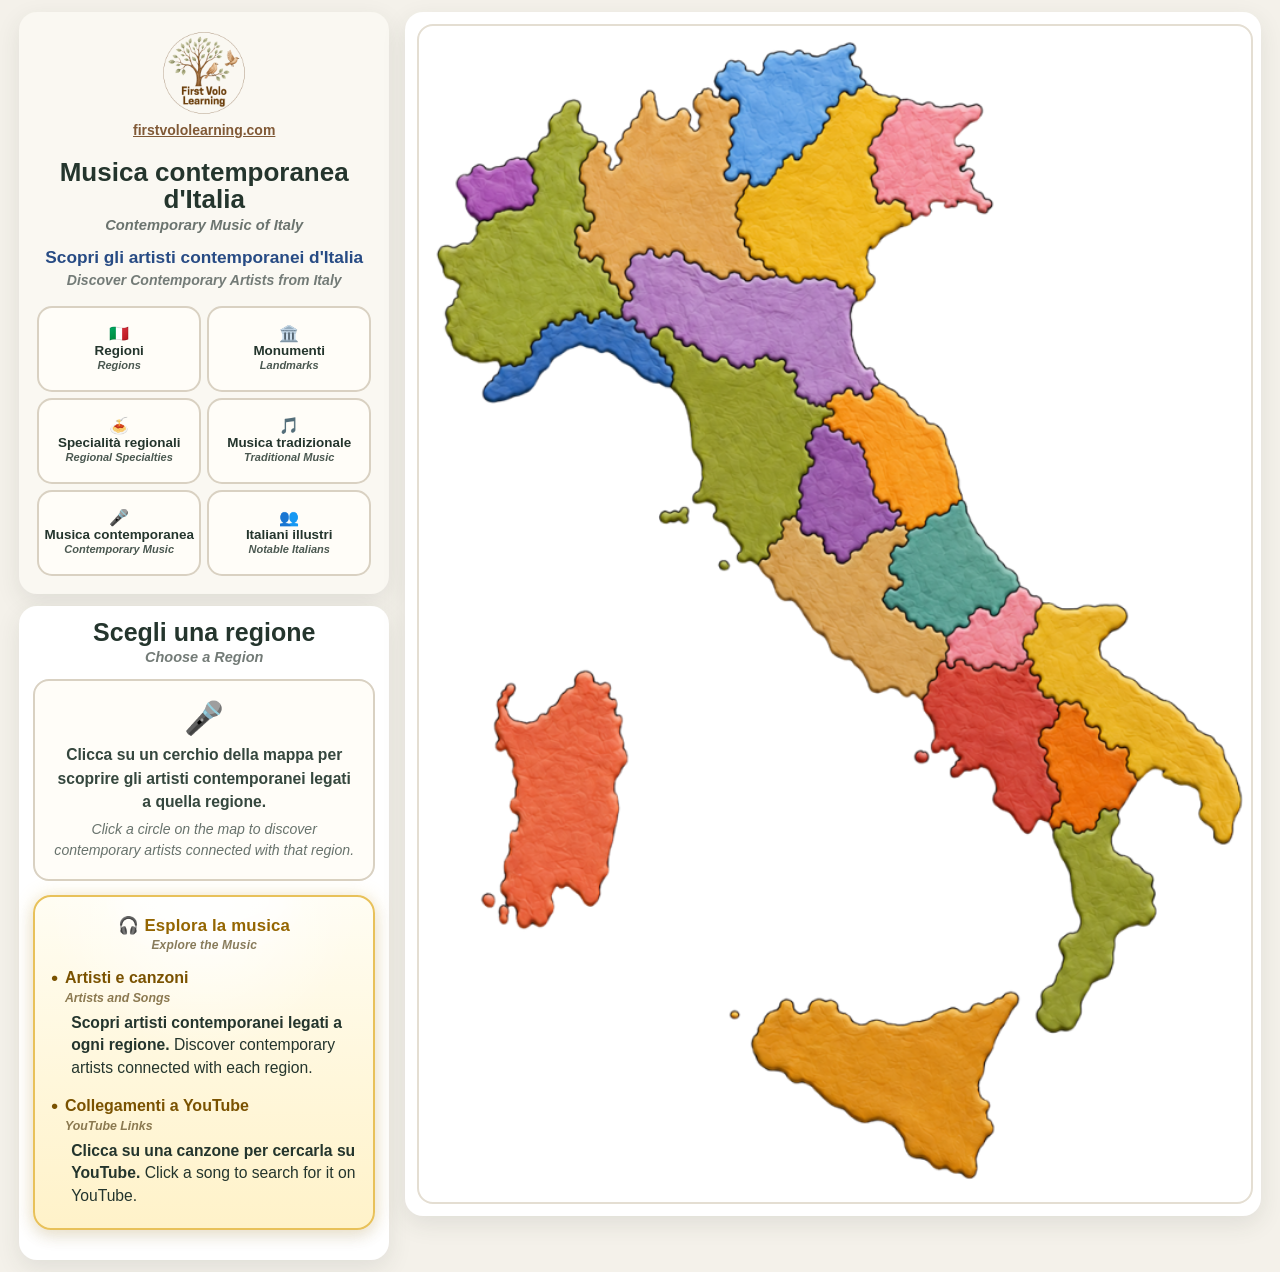
==== commit 2bb58c92: "Add search metadata" ====
--- a/contemporary-music.html
+++ b/contemporary-music.html
@@ -99,14 +99,24 @@
           </a>
 
           <a
-            class="mode-button active"
-            href="contemporary-music.html"
-            aria-current="page"
-          >
-            <span class="mode-icon" aria-hidden="true">🎤</span>
-            <strong>Musica contemporanea</strong>
-            <span class="english-support">Contemporary Music</span>
-          </a>
+  class="mode-button"
+  href="contemporary-music.html"
+>
+  <span
+    class="mode-icon"
+    aria-hidden="true"
+  >
+    🎤
+  </span>
+
+  <strong>
+    Musica contemporanea
+  </strong>
+
+  <span class="english-support">
+    Contemporary Music
+  </span>
+</a>
 
           <a
             class="mode-button"
--- a/style.css
+++ b/style.css
@@ -241,7 +241,11 @@
     border-color 0.2s ease,
     transform 0.2s ease;
 }
-
+/* Larger targets for Landmark mode */
+
+.map-board.landmarks-mode .drop-zone {
+  width: 12.5%;
+}
 .drop-zone.drag-over {
   border-color: #315f45;
   background: rgba(89, 147, 107, 0.24);
@@ -271,29 +275,29 @@
   text-align: center;
   pointer-events: none;
 }
-
 .drop-zone.correct {
   display: flex;
   flex-wrap: wrap;
   justify-content: center;
-  align-content: center;
-  gap: 2px;
+  align-items: center;
+  gap: 3px;
 }
 
 .placed-landmark {
   position: static;
   transform: none;
+  object-fit: contain;
   pointer-events: none;
-  object-fit: contain;
 }
 
 .placed-landmark:first-child {
-  width: 60%;
-  flex-basis: 100%;
+  flex: 0 0 100%;
+  width: 68%;
 }
 
 .placed-landmark:not(:first-child) {
-  width: 28%;
+  width: 44%;
+  margin-top: -14px;
 }
 
 /* =========================
@@ -2203,23 +2207,26 @@
   box-shadow:0 18px 55px rgba(0,0,0,.3);
 }
 
-.about-close{
-  position:absolute;
-  top:14px;
-  right:14px;
-
-  width:42px;
-  height:42px;
-
-  border:none;
-  border-radius:50%;
-
-  background:#edf2f8;
-
-  font-size:2rem;
-  color:#274b84;
-
-  cursor:pointer;
+.about-close {
+  position: sticky;
+  top: 14px;
+  z-index: 10;
+
+  display: block;
+  margin-left: auto;
+  margin-bottom: -42px;
+
+  width: 42px;
+  height: 42px;
+
+  border: none;
+  border-radius: 50%;
+  background: #edf2f8;
+
+  font-size: 2rem;
+  color: #274b84;
+
+  cursor: pointer;
 }
 
 .about-card h2{
@@ -2250,7 +2257,6 @@
   color:#274b84;
   font-weight:700;
 }
-
 /* ==================================================
    EXPLORE ITALY — FINAL MOBILE OVERRIDES
    Keep this at the very bottom of style.css
@@ -2600,24 +2606,20 @@
    LEONARDO DA VINCI QUOTE
 ========================================================= */
 
-/* ---------- Desktop ---------- */
-
 .leonardo-quote {
   display: grid;
-  grid-template-columns: 90px minmax(0, 1fr);
+  grid-template-columns: 120px minmax(0, 1fr);
   align-items: center;
-  gap: 14px;
-
-  width: calc(100% - 24px);
-  max-width: none;
-  margin: 10px auto 14px;
-  padding: 10px 16px;
+  gap: 22px;
+
+  width: min(1080px, calc(100% - 48px));
+  margin: 16px auto 20px;
+  padding: 18px 24px;
   box-sizing: border-box;
 
   background: #faf8f2;
-
   border: 1px solid rgba(39, 75, 132, 0.22);
-  border-radius: 16px;
+  border-radius: 18px;
 
   box-shadow:
     0 8px 20px rgba(39, 75, 132, 0.08),
@@ -2625,59 +2627,55 @@
 }
 
 .leonardo-quote-image {
-  display: flex;
-  align-items: center;
-  justify-content: center;
-  width: 90px;
+  display: grid;
+  place-items: center;
+  width: 120px;
+}
+
+.leonardo-quote-image img {
+  display: block;
+  width: 115px;
+  height: 115px;
+  object-fit: contain;
+}
+
+.leonardo-quote-text {
   min-width: 0;
-}
-
-.leonardo-quote-image img {
-  display: block;
-  width: 85px;
-  max-width: 85px;
-  height: auto;
-  object-fit: contain;
-}
-
-.leonardo-quote-text {
-  width: 100%;
-  min-width: 0;
+  margin: 0;
 }
 
 .leonardo-quote-italian,
 .leonardo-quote-english {
+  color: #1f2835;
+}
+
+.leonardo-quote-italian {
   margin: 0;
-  color: #1f2835;
-}
-
-.leonardo-quote-italian {
-  font-size: 15px;
-  font-weight: 700;
-  line-height: 1.15;
-  letter-spacing: -0.02em;
-  white-space: nowrap;
+  font-size: clamp(1rem, 1.55vw, 1.35rem);
+  font-weight: 800;
+  line-height: 1.3;
 }
 
 .leonardo-quote-english {
-  margin-top: 5px;
-  font-size: 14px;
-  line-height: 1.25;
+  margin: 7px 0 0;
+  font-size: clamp(0.92rem, 1.35vw, 1.15rem);
+  line-height: 1.35;
 }
 
 .leonardo-quote-source {
   display: flex;
   flex-direction: column;
-  gap: 2px;
-  margin-top: 5px;
+  gap: 3px;
+  margin-top: 8px;
+
   color: #27364b;
-  font-size: 12px;
-  line-height: 1.2;
+  font-size: 0.92rem;
+  line-height: 1.3;
 }
 
 .leonardo-quote-source cite {
   color: #173158;
-  font-size: 13px;
+  font-size: 1rem;
   font-style: normal;
   font-weight: 800;
 }
@@ -2686,80 +2684,81 @@
   white-space: nowrap;
 }
 
-
 /* ---------- Tablet ---------- */
 
 @media (max-width: 900px) {
-
   .leonardo-quote {
-    grid-template-columns: 75px minmax(0, 1fr);
-    gap: 10px;
-    padding: 9px 11px;
+    grid-template-columns: 90px minmax(0, 1fr);
+    gap: 14px;
+
+    width: min(760px, calc(100% - 32px));
+    margin: 12px auto 16px;
+    padding: 14px 16px;
   }
 
   .leonardo-quote-image {
-    width: 75px;
+    width: 90px;
   }
 
   .leonardo-quote-image img {
-    width: 70px;
-    max-width: 70px;
+    width: 85px;
+    height: 85px;
   }
 
   .leonardo-quote-italian {
-    font-size: 12px;
-    white-space: normal;
+    font-size: 0.98rem;
   }
 
   .leonardo-quote-english {
-    font-size: 11px;
+    font-size: 0.88rem;
   }
 
   .leonardo-quote-source,
   .leonardo-quote-source cite {
-    font-size: 10px;
-  }
-}
-
+    font-size: 0.82rem;
+  }
+}
 
 /* ---------- Mobile ---------- */
 
 @media (max-width: 600px) {
-
   .leonardo-quote {
-    grid-template-columns: 58px minmax(0, 1fr);
-    gap: 8px;
-
-    width: calc(100% - 12px);
-    margin: 6px auto 10px;
-    padding: 7px;
-
-    border-radius: 12px;
+    grid-template-columns: 68px minmax(0, 1fr);
+    gap: 10px;
+
+    width: calc(100% - 16px);
+    margin: 8px auto 12px;
+    padding: 10px;
+    border-radius: 14px;
   }
 
   .leonardo-quote-image {
-    width: 58px;
+    width: 68px;
   }
 
   .leonardo-quote-image img {
-    width: 55px;
-    max-width: 55px;
+    width: 64px;
+    height: 64px;
   }
 
   .leonardo-quote-italian {
-    font-size: 9.5px;
-    white-space: normal;
+    font-size: 0.78rem;
+    line-height: 1.25;
   }
 
   .leonardo-quote-english {
-    margin-top: 3px;
-    font-size: 8.5px;
-  }
-
-  .leonardo-quote-source,
+    margin-top: 4px;
+    font-size: 0.7rem;
+    line-height: 1.25;
+  }
+
+  .leonardo-quote-source {
+    margin-top: 5px;
+    font-size: 0.64rem;
+  }
+
   .leonardo-quote-source cite {
-    margin-top: 3px;
-    font-size: 8px;
+    font-size: 0.7rem;
   }
 
   .richter-reference {
@@ -2890,3 +2889,215 @@
   }
 }
 
+
+/* ========================================
+   CARD AUDIO BUTTON
+   ======================================== */
+
+.card-audio-button {
+  display: grid;
+  place-items: center;
+  width: 38px;
+  height: 38px;
+  margin: 8px auto 0;
+
+  border: 0;
+  border-radius: 50%;
+
+  color: #274b84;
+  background: #fffaf3;
+
+  font-size: 1.05rem;
+  cursor: pointer;
+
+  box-shadow:
+    0 2px 8px rgba(36, 57, 87, 0.14);
+}
+
+.card-audio-button:hover,
+.card-audio-button:focus-visible {
+  transform: scale(1.07);
+  outline: 3px solid rgba(39, 75, 132, 0.18);
+}
+
+.card-audio-button:active {
+  transform: scale(0.96);
+}
+/* ========================================
+   REGIONAL SPOTLIGHT AUDIO
+   ======================================== */
+
+.culture-audio-button {
+  display: inline-grid;
+  place-items: center;
+
+  width: 38px;
+  height: 38px;
+  margin-left: 10px;
+
+  border: 0;
+  border-radius: 50%;
+
+  color: #274b84;
+  background: #fffaf3;
+
+  font-size: 1rem;
+  vertical-align: middle;
+  cursor: pointer;
+
+  box-shadow:
+    0 2px 8px rgba(36, 57, 87, 0.14);
+}
+
+.culture-audio-button:hover,
+.culture-audio-button:focus-visible {
+  transform: scale(1.07);
+  outline: 3px solid rgba(39, 75, 132, 0.18);
+}
+.about-creator-logo {
+  display: block;
+  width: 150px;
+  height: 150px;
+  object-fit: contain;
+  margin: 0 auto;
+}
+.about-english {
+  margin-top: -4px;
+  color: #66758d;
+  font-size: 0.95rem;
+  font-style: italic;
+  line-height: 1.55;
+}
+.about-creator-closing .about-english {
+  display: block;
+  margin-top: 4px;
+}
+.product-family-subtitle {
+  margin: 18px 0 10px;
+  color: #52657f;
+  font-size: 0.88rem;
+  font-weight: 800;
+  line-height: 1.25;
+  text-align: center;
+}
+
+.product-family-subtitle span {
+  display: block;
+  margin-top: 2px;
+  font-size: 0.78rem;
+  font-weight: 700;
+}
+
+.companion-site-link {
+  display: inline-flex;
+  align-items: center;
+  justify-content: center;
+  gap: 6px;
+
+  width: auto;
+  min-height: 0;
+  margin: 8px auto 18px;
+  padding: 0;
+
+  border: 0;
+  border-radius: 0;
+  box-shadow: none;
+  background: transparent;
+
+  color: #274b84;
+  font-size: 0.92rem;
+  font-weight: 800;
+  line-height: 1.3;
+  text-align: center;
+  text-decoration: underline;
+  text-underline-offset: 3px;
+}
+
+.companion-site-link span {
+  display: inline;
+  margin: 0;
+  font-size: inherit;
+  font-weight: 700;
+}
+
+.companion-site-link:hover,
+.companion-site-link:focus-visible {
+  color: #1e3d6d;
+  background: transparent;
+  box-shadow: none;
+  transform: none;
+  outline: none;
+}
+
+@media (max-width: 700px) {
+  .companion-site-link {
+    width: 100%;
+    box-sizing: border-box;
+  }
+}
+/* ========================================
+   IMAGE GALLERY LINK
+   ======================================== */
+
+.gallery-page-link {
+  display: flex;
+  align-items: center;
+  justify-content: center;
+
+  color: #805936;
+
+  font-size: 0.9rem;
+  font-weight: 800;
+  line-height: 1.3;
+  text-align: center;
+
+  text-decoration: underline;
+  text-underline-offset: 3px;
+}
+
+.gallery-page-link:hover,
+.gallery-page-link:focus-visible {
+  color: #65442a;
+}
+
+@media (max-width: 700px) {
+  .gallery-page-link {
+    width: 100%;
+  }
+}
+/* ========================================
+   EXPLORER LINKS
+   ======================================== */
+
+.explorer-links {
+  display: grid;
+  gap: 10px;
+
+  width: 100%;
+  margin: 18px 0 20px;
+}
+
+.explorer-links a {
+  display: flex;
+  align-items: center;
+  justify-content: center;
+
+  width: 100%;
+  margin: 0;
+  padding: 8px 10px;
+
+  font-size: 0.96rem;
+  font-weight: 800;
+  line-height: 1.3;
+  text-align: center;
+
+  text-underline-offset: 3px;
+}
+
+.companion-site-link {
+  color: #274b84;
+}
+
+.gallery-page-link {
+  color: #805936;
+}
